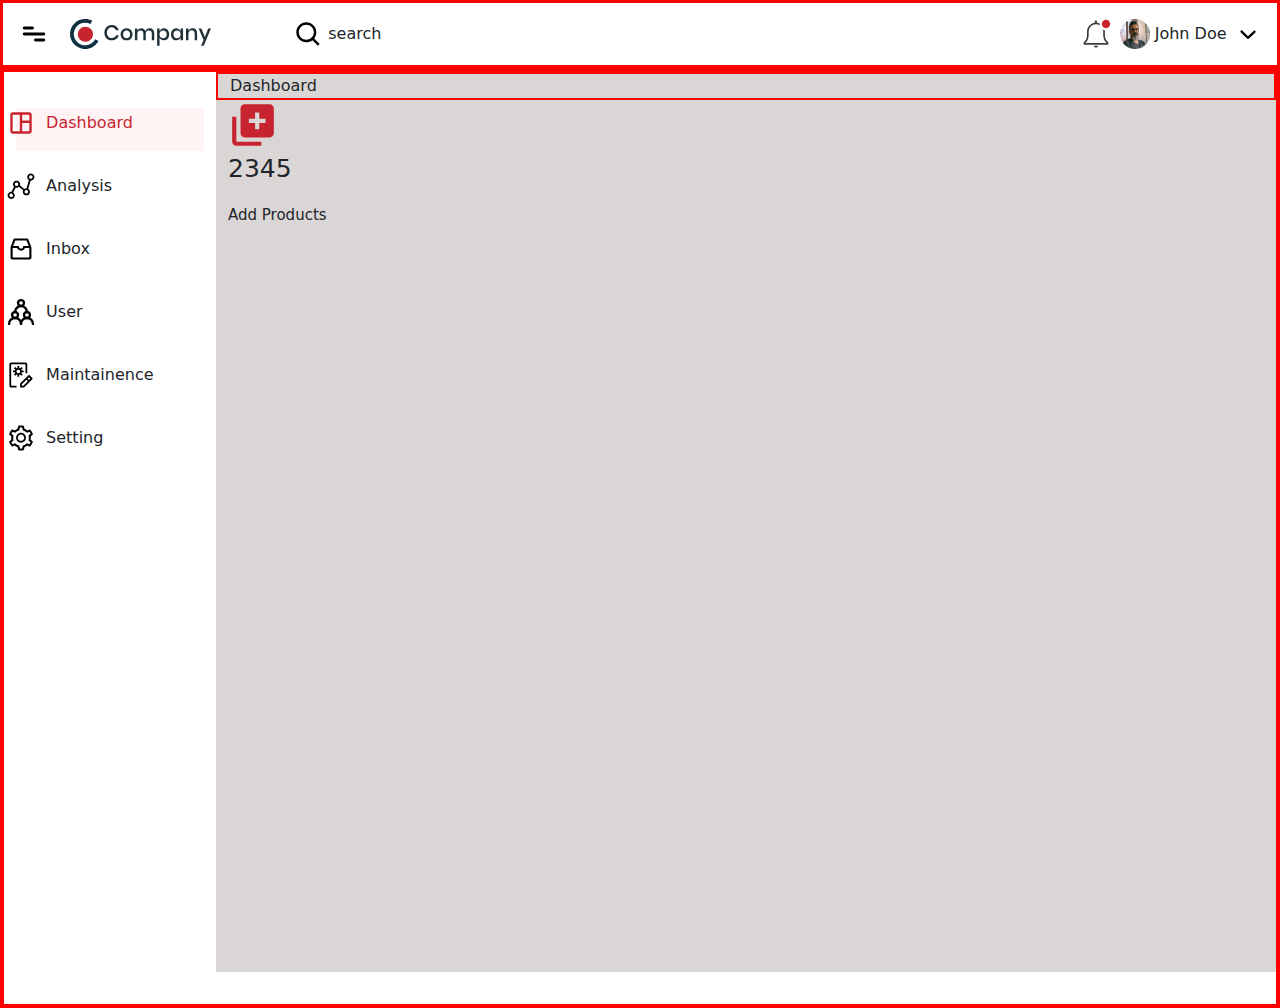
==== HTML_Training_Assignment/dashboard.html @ 504c25e2 ".." ====
<!DOCTYPE html>
<html lang="en">
  <head>
    <meta charset="UTF-8" />
    <meta name="viewport" content="width=device-width, initial-scale=1.0" />
    <title>Dashboard</title>

    <!-- bootstap added -->
    <link rel="stylesheet" href="css/bootstrap.min.css" />

    <link rel="stylesheet" href="css/dashboard.css" />
  </head>
  <body>
    <!-- navbar -->
    <div class="container-fluid" id="nav" style="border: 3px solid red">
      <div class="row">
        <div class="col col-10 p-2">
          <img class="ms-2 mt-2 mb-2" src="images/menu-bar.svg" alt="" />
          <img class="ms-3" src="images/header-logo.svg" alt="" />
          <img
            src="images/search-icon.svg"
            alt=""
            style="height: 30px; margin-left: 76px"
          />
          <span>search</span>
        </div>

        <div
          class="col col-2 my-auto d-flex justify-content-around"
          id="nav-right"
        >
          <img src="images/notification-icon.svg" alt="" />
          <div>
            <img src="images/profile.png" alt="" />
            <span>John Doe</span>
          </div>
          <img class="" src="images/downward-arrow.svg" alt="" />
        </div>
      </div>
    </div>

    <div class="container-fluid" style="border: 4px solid red">


      <div class="row">
        <!-- sidebar -->
        <div class="col-2 flex-column bd-highlight mb-3 mt-3" id="sidebar">
          <div class="flex-row" style="background-color: #fff3f4">
            <img src="images/dashboard-active.svg" alt="" />
            <span style="color: #c8242f">Dashboard</span>
          </div>
          <div class="flex-row">
            <img src="images/graph-default.svg" alt="" />
            <span>Analysis</span>
          </div>
          <div class="flex-row">
            <img src="images/inbox-default.svg" alt="" />
            <span>Inbox</span>
          </div>
          <div class="flex-row">
            <img src="images/user-default.svg" alt="" />
            <span>User</span>
          </div>
          <div class="flex-row">
            <img src="images/maintenance-default.svg" alt="" />
            <span>Maintainence</span>
          </div>
          <div class="flex-row">
            <img src="images/setting-default.svg" alt="" />
            <span>Setting</span>
          </div>
        </div>

        <!-- dashboad part -->
        <div class="col col-10" id="main">
          <!-- dashboard text -->
          <div class="row">
            <div class="col-12" style="border: 2px solid red;">Dashboard</div>
            
            <!-- dashboard card -->
            <div class="" >
                <div class="card1">
                  <img src="images/new-product.svg" alt="" />
                </div>
                <div class="d-flex flex-column ml-2">
                  <div><p style="font-size: 25px;">2345</p></div>
                  <div><p style="font-size: 15px;">Add Products</p></div>
                </div>
            </di>
              </div>

          </div>

        

          <!-- cards -->
         

         
              </div>
            </div>


          </div>
        </div>
      </div>
    </div>
  </body>
</html>
---- HTML_Training_Assignment/css/dashboard.css ----
img{
    height: 30px;
}

#sidebar
{
    height: 100vh;
}

.flex-row{
    margin-top: 20px;
    height: 43px;
}

.flex-row img {
    margin-left: -10px;
}

.flex-row span{
    margin-left: 5px;
}

#main{
    height: 100vh;
    background-color:#dbd6d6;
}

#main #dash1{
    height: 80px;
    font-size: 32px;
    font-weight: bolder;
}
#main .bg{
    height: 116px;
    width: 300px;
    border: 2px solid black;
}

.card1 img{

    height: 50px;
    
}

#main .row .layout{
    height: 40px;
    width: 40px;
    background-color: white;
}
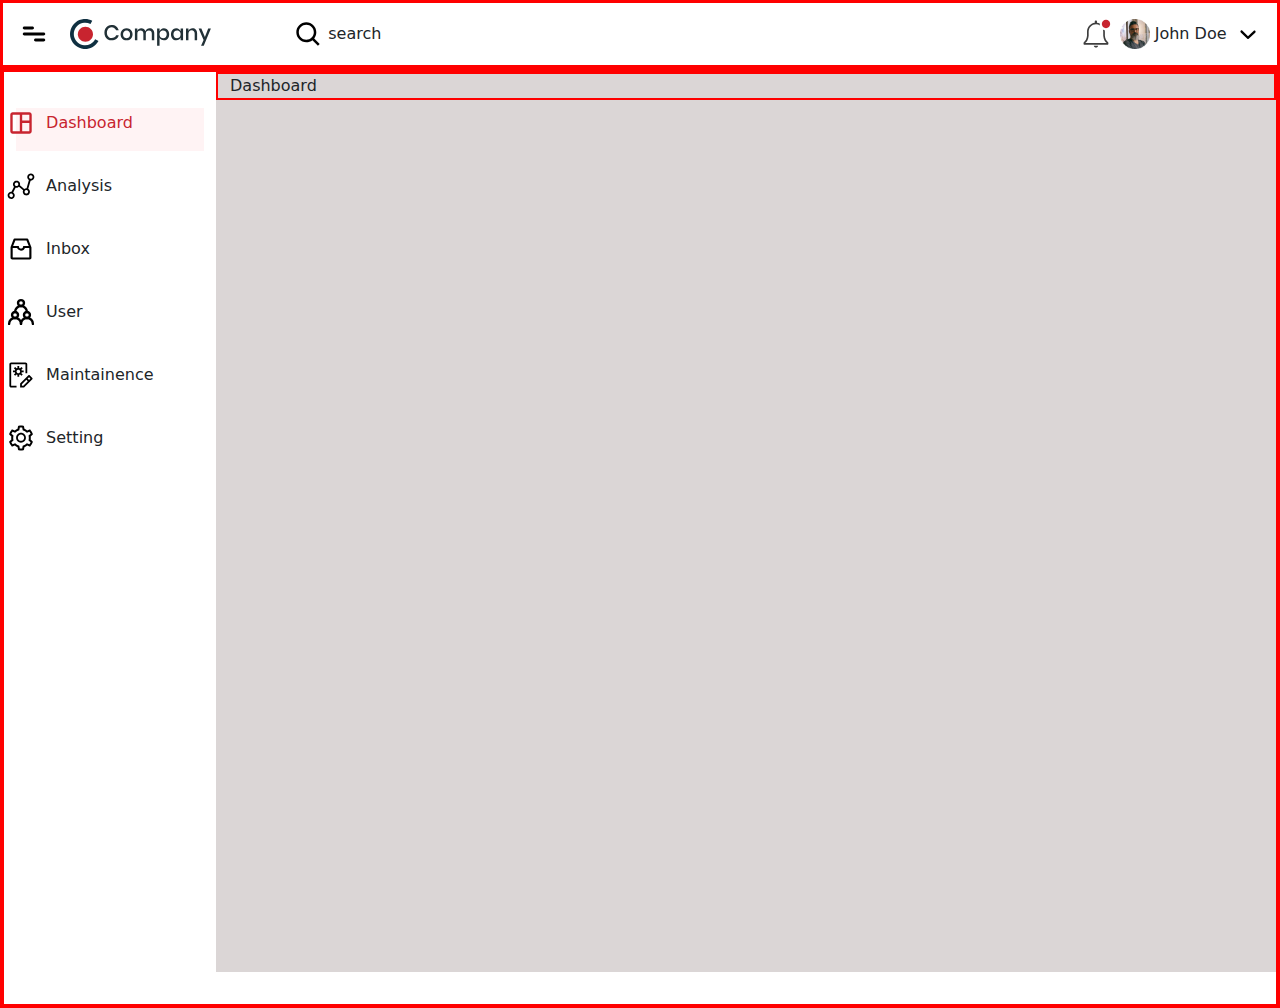
==== commit c0748a1f: ".." ====
--- a/HTML_Training_Assignment/dashboard.html
+++ b/HTML_Training_Assignment/dashboard.html
@@ -77,17 +77,7 @@
           <div class="row">
             <div class="col-12" style="border: 2px solid red;">Dashboard</div>
             
-            <!-- dashboard card -->
-            <div class="" >
-                <div class="card1">
-                  <img src="images/new-product.svg" alt="" />
-                </div>
-                <div class="d-flex flex-column ml-2">
-                  <div><p style="font-size: 25px;">2345</p></div>
-                  <div><p style="font-size: 15px;">Add Products</p></div>
-                </div>
-            </di>
-              </div>
+          
 
           </div>
 
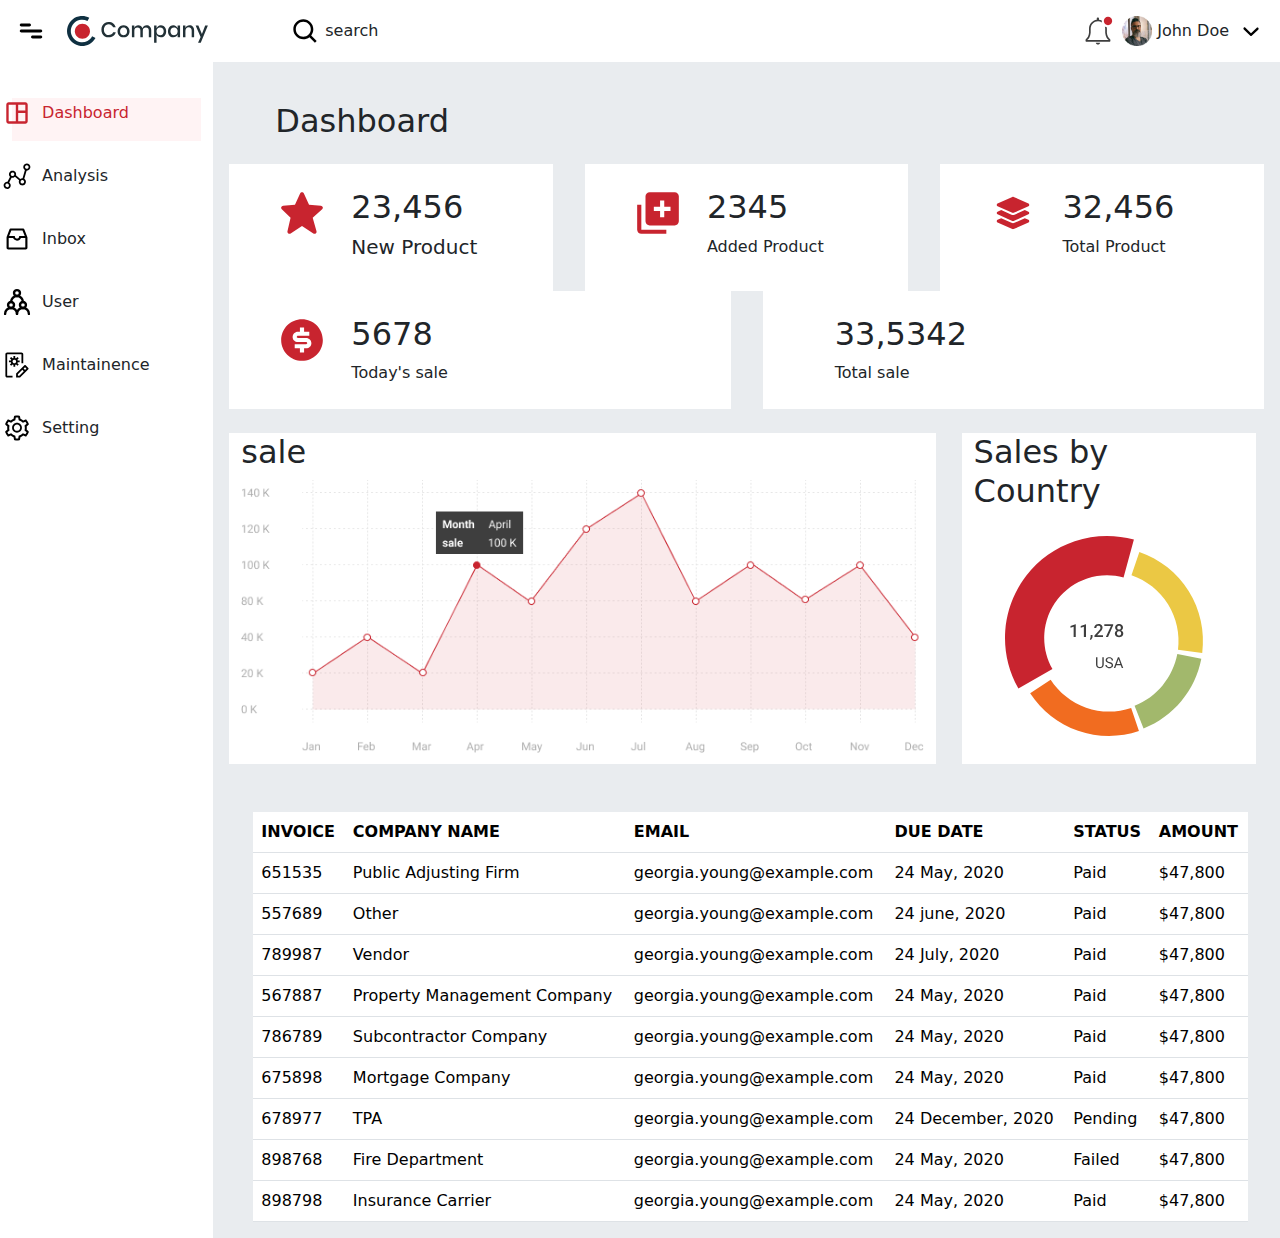
==== commit 5493558e: "dashboard implemented" ====
--- a/HTML_Training_Assignment/dashboard.html
+++ b/HTML_Training_Assignment/dashboard.html
@@ -12,7 +12,7 @@
   </head>
   <body>
     <!-- navbar -->
-    <div class="container-fluid" id="nav" style="border: 3px solid red">
+    <div class="container-fluid" id="nav">
       <div class="row">
         <div class="col col-10 p-2">
           <img class="ms-2 mt-2 mb-2" src="images/menu-bar.svg" alt="" />
@@ -39,11 +39,10 @@
       </div>
     </div>
 
-    <div class="container-fluid" style="border: 4px solid red">
-
-
+    <div class="container-fluid">
       <div class="row">
         <!-- sidebar -->
+
         <div class="col-2 flex-column bd-highlight mb-3 mt-3" id="sidebar">
           <div class="flex-row" style="background-color: #fff3f4">
             <img src="images/dashboard-active.svg" alt="" />
@@ -71,28 +70,183 @@
           </div>
         </div>
 
-        <!-- dashboad part -->
-        <div class="col col-10" id="main">
-          <!-- dashboard text -->
-          <div class="row">
-            <div class="col-12" style="border: 2px solid red;">Dashboard</div>
-            
-          
-
-          </div>
-
+        <!-- here -->
+        <div class="container bg-body-secondary col col-10" style=" height: 100% " >
+          <h2 style="margin-left: 50px; margin-top: 40px">Dashboard</h2>
+
+          <div class="container-fluid mt-4" style="height: 20%; width: 100%">
+            <div class="row gx-5 text-center">
+              <div class="col bg-white mx-3 py-4 d-flex">
+                <img
+                  src="images/star.svg"
+                  alt=""
+                  style="height: 50px"
+                  class="px-4"
+                />
+                <div class="d-flex flex-column text-start">
+                  <h2>23,456</h2>
+                  <h5>New Product</h5>
+                </div>
+              </div>
+              <div class="col bg-white mx-3 py-4 d-flex">
+                <img
+                  src="images/new-product.svg"
+                  alt=""
+                  style="height: 50px"
+                  class="px-4"
+                />
+                <div class="d-flex flex-column text-start">
+                  <h2>2345</h2>
+                  <span>Added Product</span>
+                </div>
+              </div>
+              <div class="col bg-white mx-3 py-4 d-flex">
+                <img
+                  src="images/total-product.svg"
+                  alt=""
+                  style="height: 50px"
+                  class="px-4"
+                />
+
+                <div class="d-flex flex-column text-start">
+                  <h2>32,456</h2>
+                  <span>Total Product</span>
+                </div>
+              </div>
+              <div class="col bg-white mx-3 py-4 d-flex">
+                <img
+                  src="images/dollar-filled.svg"
+                  alt=""
+                  style="height: 50px"
+                  class="px-4"
+                />
+                <div class="d-flex flex-column text-start">
+                  <h2>5678</h2>
+                  <span>Today's sale</span>
+                </div>
+              </div>
+              <div class="col bg-white mx-3 py-4 d-flex">
+                <img
+                  src="Images/money-bag.svg"
+                  alt=""
+                  style="height: 50px"
+                  class="px-4"
+                />
+                <div class="d-flex flex-column text-start">
+                  <h2>33,5342</h2>
+                  <span>Total sale</span>
+                </div>
+              </div>
+            </div>
+          </div>
+          <!-- graph implemented -->
+          <div class="row mt-4" style="height: 40%; width: 100%">
+          <div class="col bg-white ms-3" style="width: 75vw;">
+            <h2>sale</h2>
+            <img src="images/data-graph.png" alt="" class="img-fluid" style="height: auto; width: 100%;">
+          </div>
+          <div class="col-1 bg-body-secondary" style="width: 2vw;"></div>
+          <div class="col col-3 bg-white"; style="width: 23vw;" >
+            <h2>Sales by Country</h2>
+            <img src="images/pie-chart.svg" alt="" class="img-fluid mx-auto my-auto d-block">
+          </div>
+      <div>
+
+        <!-- here -->
+        <div class="row mt-5 ms-3 me-3 bg-body-secondary" style="height: 40%;width: 100%;">
+          <div class="tbl" style="height: fit-content;">
+            <table class="table">
+              <thead>
+                <tr>
+                  <th scope="col">INVOICE</th>
+                  <th scope="col">COMPANY NAME</th>
+                  <th scope="col">EMAIL</th>
+                  <th scope="col">DUE DATE</th>
+                  <th scope="col">STATUS</th>
+                  <th scope="col">AMOUNT</th>
+                </tr>
+              </thead>
+              <tbody>
+                <tr>
+                  <td>651535</td>
+                  <td>Public Adjusting Firm</td>
+                  <td>georgia.young@example.com</td>
+                  <td>24 May, 2020</td>
+                  <td>Paid</td>
+                  <td>$47,800</td>
+                </tr>
+                <tr>
+                  <td>557689</td>
+                  <td>Other</td>
+                  <td>georgia.young@example.com</td>
+                  <td>24 june, 2020</td>
+                  <td>Paid</td>
+                  <td>$47,800</td>
+                </tr>
+                <tr>
+                  <td>789987</td>
+                  <td>Vendor</td>
+                  <td>georgia.young@example.com</td>
+                  <td>24 July, 2020</td>
+                  <td>Paid</td>
+                  <td>$47,800</td>
+                </tr>
+                <tr>
+                  <td>567887</td>
+                  <td>Property Management Company</td>
+                  <td>georgia.young@example.com</td>
+                  <td>24 May, 2020</td>
+                  <td>Paid</td>
+                  <td>$47,800</td>
+                </tr>
+                <tr>
+                  <td>786789</td>
+                  <td>Subcontractor Company</td>
+                  <td>georgia.young@example.com</td>
+                  <td>24 May, 2020</td>
+                  <td>Paid</td>
+                  <td>$47,800</td>
+                </tr>
+                <tr>
+                  <td>675898</td>
+                  <td>Mortgage Company</td>
+                  <td>georgia.young@example.com</td>
+                  <td>24 May, 2020</td>
+                  <td>Paid</td>
+                  <td>$47,800</td>
+                </tr>
+                <tr>
+                  <td>678977</td>
+                  <td>TPA</td>
+                  <td>georgia.young@example.com</td>
+                  <td>24 December, 2020</td>
+                  <td>Pending</td>
+                  <td>$47,800</td>
+                </tr>
+                <tr>
+                  <td>898768</td>
+                  <td>Fire Department</td>
+                  <td>georgia.young@example.com</td>
+                  <td>24 May, 2020</td>
+                  <td>Failed</td>
+                  <td>$47,800</td>
+                </tr>
+                <tr>
+                  <td>898798</td>
+                  <td>Insurance Carrier</td>
+                  <td>georgia.young@example.com</td>
+                  <td>24 May, 2020</td>
+                  <td>Paid</td>
+                  <td>$47,800</td>
+                </tr>
+              </tbody>
+            </table>
+          </div>
         
-
-          <!-- cards -->
-         
-
-         
-              </div>
-            </div>
-
-
-          </div>
-        </div>
+        </div>
+    
+        <!-- here -->
+        <!-- here -->
       </div>
     </div>
   </body>
--- a/HTML_Training_Assignment/css/dashboard.css
+++ b/HTML_Training_Assignment/css/dashboard.css
@@ -21,7 +21,6 @@
 }
 
 #main{
-    height: 100vh;
     background-color:#dbd6d6;
 }
 
@@ -36,14 +35,47 @@
     border: 2px solid black;
 }
 
-.card1 img{
 
+#sidebar .row
+{
+    height: 100vh;
+}
+
+div#text
+{
+    font-size: 32px;
+    color: #000000;
+    height: 100px;
+    background-color: #FAFAFA;
+}
+
+div.card-img img{
     height: 50px;
+}
+
+div.num {
+    font-size: 25px;
+    color: #3E3E3E;
+}
+
+
+div.num-text{
+    margin-top:0 ;
+    
+}
+div.num-text span{
+    font-size: 15px;
+    color: #3E3E3E;
     
 }
 
-#main .row .layout{
-    height: 40px;
-    width: 40px;
-    background-color: white;
+div.custom
+{
+    height: 150px;
+    width: 150px;
+ 
 }
+
+
+
+
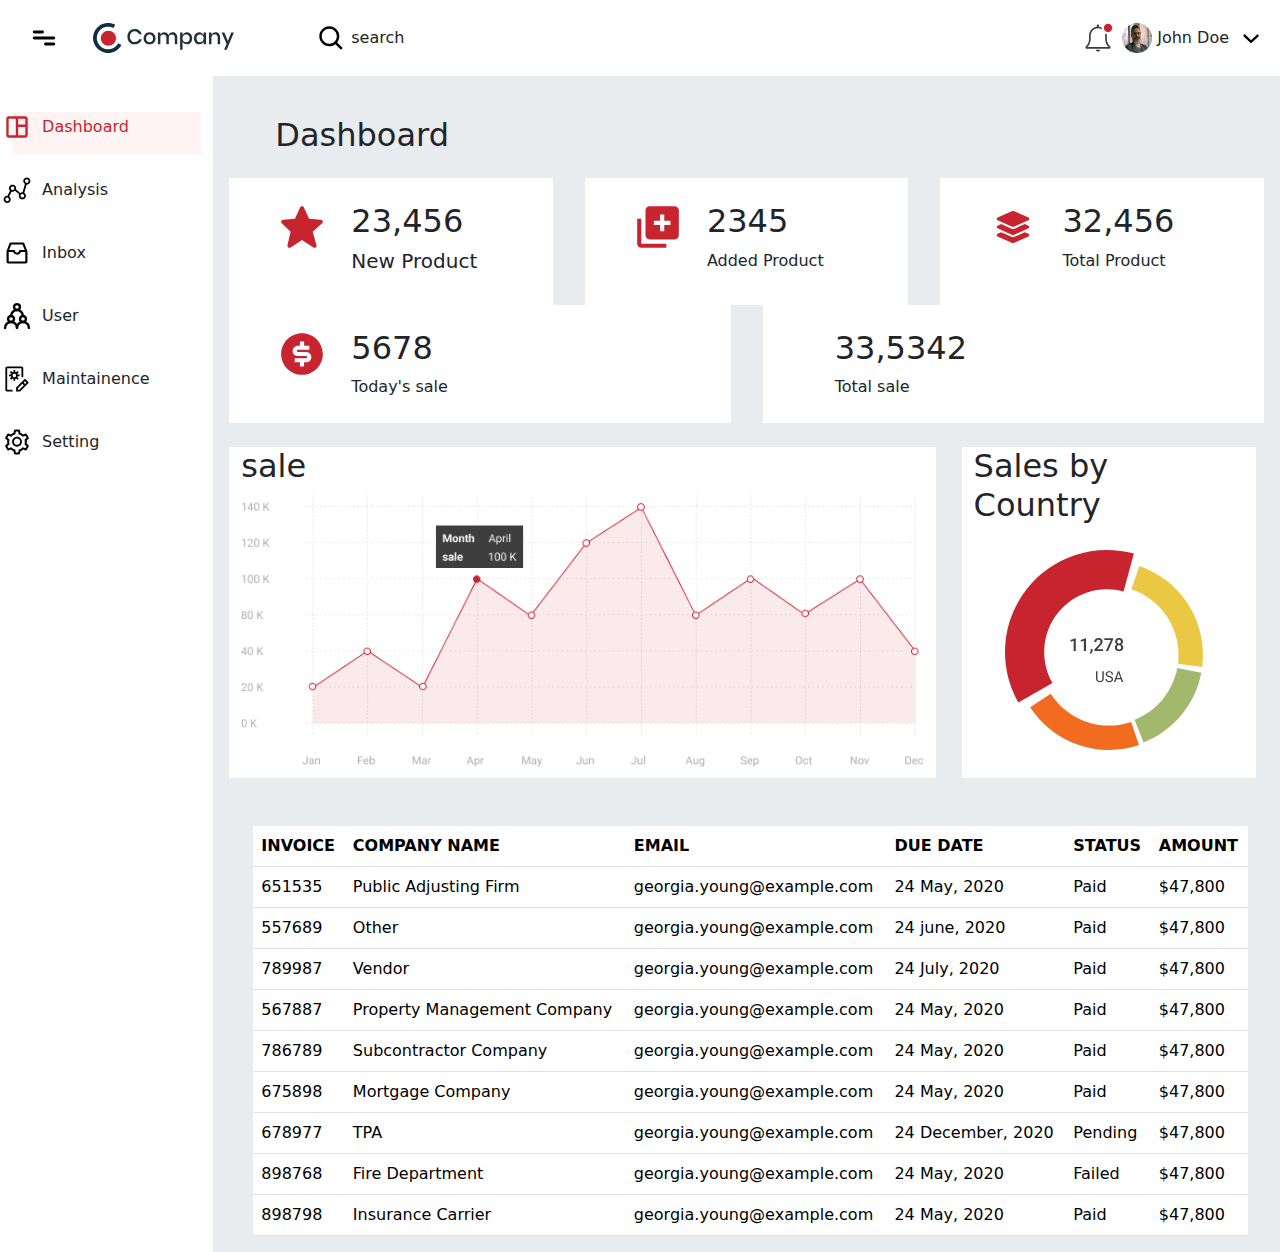
==== commit 3e2785c1: "toggle sidebar" ====
--- a/HTML_Training_Assignment/dashboard.html
+++ b/HTML_Training_Assignment/dashboard.html
@@ -15,20 +15,20 @@
     <div class="container-fluid" id="nav">
       <div class="row">
         <div class="col col-10 p-2">
-          <img class="ms-2 mt-2 mb-2" src="images/menu-bar.svg" alt="" />
+          <button class="btn btn-default " onclick="togglesidebar()"><img class="ms-2 mt-2 mb-2" src="images/menu-bar.svg" alt="" /></button>
           <img class="ms-3" src="images/header-logo.svg" alt="" />
           <img
-            src="images/search-icon.svg"
-            alt=""
-            style="height: 30px; margin-left: 76px"
+          src="images/search-icon.svg"
+          alt=""
+          style="height: 30px; margin-left: 76px"
           />
           <span>search</span>
         </div>
-
+        
         <div
           class="col col-2 my-auto d-flex justify-content-around"
           id="nav-right"
-        >
+          >
           <img src="images/notification-icon.svg" alt="" />
           <div>
             <img src="images/profile.png" alt="" />
@@ -38,12 +38,13 @@
         </div>
       </div>
     </div>
-
+    
     <div class="container-fluid">
       <div class="row">
         <!-- sidebar -->
-
-        <div class="col-2 flex-column bd-highlight mb-3 mt-3" id="sidebar">
+        
+        
+        <div class="col-2 flex-column bd-highlight mb-3 mt-3" id="sidebar" >
           <div class="flex-row" style="background-color: #fff3f4">
             <img src="images/dashboard-active.svg" alt="" />
             <span style="color: #c8242f">Dashboard</span>
@@ -69,19 +70,20 @@
             <span>Setting</span>
           </div>
         </div>
-
+        <!-- sidebar -->
+        
         <!-- here -->
-        <div class="container bg-body-secondary col col-10" style=" height: 100% " >
+        <div class="container bg-body-secondary col col-10" style=" height: 100% " id="main-content" >
           <h2 style="margin-left: 50px; margin-top: 40px">Dashboard</h2>
-
+          
           <div class="container-fluid mt-4" style="height: 20%; width: 100%">
             <div class="row gx-5 text-center">
               <div class="col bg-white mx-3 py-4 d-flex">
                 <img
-                  src="images/star.svg"
-                  alt=""
-                  style="height: 50px"
-                  class="px-4"
+                src="images/star.svg"
+                alt=""
+                style="height: 50px"
+                class="px-4"
                 />
                 <div class="d-flex flex-column text-start">
                   <h2>23,456</h2>
@@ -90,10 +92,10 @@
               </div>
               <div class="col bg-white mx-3 py-4 d-flex">
                 <img
-                  src="images/new-product.svg"
-                  alt=""
-                  style="height: 50px"
-                  class="px-4"
+                src="images/new-product.svg"
+                alt=""
+                style="height: 50px"
+                class="px-4"
                 />
                 <div class="d-flex flex-column text-start">
                   <h2>2345</h2>
@@ -102,12 +104,12 @@
               </div>
               <div class="col bg-white mx-3 py-4 d-flex">
                 <img
-                  src="images/total-product.svg"
-                  alt=""
-                  style="height: 50px"
-                  class="px-4"
-                />
-
+                src="images/total-product.svg"
+                alt=""
+                style="height: 50px"
+                class="px-4"
+                />
+                
                 <div class="d-flex flex-column text-start">
                   <h2>32,456</h2>
                   <span>Total Product</span>
@@ -115,10 +117,10 @@
               </div>
               <div class="col bg-white mx-3 py-4 d-flex">
                 <img
-                  src="images/dollar-filled.svg"
-                  alt=""
-                  style="height: 50px"
-                  class="px-4"
+                src="images/dollar-filled.svg"
+                alt=""
+                style="height: 50px"
+                class="px-4"
                 />
                 <div class="d-flex flex-column text-start">
                   <h2>5678</h2>
@@ -127,10 +129,10 @@
               </div>
               <div class="col bg-white mx-3 py-4 d-flex">
                 <img
-                  src="Images/money-bag.svg"
-                  alt=""
-                  style="height: 50px"
-                  class="px-4"
+                src="Images/money-bag.svg"
+                alt=""
+                style="height: 50px"
+                class="px-4"
                 />
                 <div class="d-flex flex-column text-start">
                   <h2>33,5342</h2>
@@ -141,56 +143,56 @@
           </div>
           <!-- graph implemented -->
           <div class="row mt-4" style="height: 40%; width: 100%">
-          <div class="col bg-white ms-3" style="width: 75vw;">
-            <h2>sale</h2>
-            <img src="images/data-graph.png" alt="" class="img-fluid" style="height: auto; width: 100%;">
-          </div>
-          <div class="col-1 bg-body-secondary" style="width: 2vw;"></div>
-          <div class="col col-3 bg-white"; style="width: 23vw;" >
-            <h2>Sales by Country</h2>
-            <img src="images/pie-chart.svg" alt="" class="img-fluid mx-auto my-auto d-block">
-          </div>
-      <div>
-
-        <!-- here -->
-        <div class="row mt-5 ms-3 me-3 bg-body-secondary" style="height: 40%;width: 100%;">
-          <div class="tbl" style="height: fit-content;">
-            <table class="table">
-              <thead>
-                <tr>
-                  <th scope="col">INVOICE</th>
-                  <th scope="col">COMPANY NAME</th>
-                  <th scope="col">EMAIL</th>
-                  <th scope="col">DUE DATE</th>
-                  <th scope="col">STATUS</th>
-                  <th scope="col">AMOUNT</th>
-                </tr>
-              </thead>
-              <tbody>
-                <tr>
-                  <td>651535</td>
-                  <td>Public Adjusting Firm</td>
-                  <td>georgia.young@example.com</td>
-                  <td>24 May, 2020</td>
-                  <td>Paid</td>
-                  <td>$47,800</td>
-                </tr>
-                <tr>
-                  <td>557689</td>
-                  <td>Other</td>
-                  <td>georgia.young@example.com</td>
-                  <td>24 june, 2020</td>
-                  <td>Paid</td>
-                  <td>$47,800</td>
-                </tr>
-                <tr>
-                  <td>789987</td>
-                  <td>Vendor</td>
-                  <td>georgia.young@example.com</td>
-                  <td>24 July, 2020</td>
-                  <td>Paid</td>
-                  <td>$47,800</td>
-                </tr>
+            <div class="col bg-white ms-3" style="width: 75vw;">
+              <h2>sale</h2>
+              <img src="images/data-graph.png" alt="" class="img-fluid" style="height: auto; width: 100%;">
+            </div>
+            <div class="col-1 bg-body-secondary" style="width: 2vw;"></div>
+            <div class="col col-3 bg-white"; style="width: 23vw;" >
+              <h2>Sales by Country</h2>
+              <img src="images/pie-chart.svg" alt="" class="img-fluid mx-auto my-auto d-block">
+            </div>
+            <div>
+              
+              <!-- here -->
+              <div class="row mt-5 ms-3 me-3 bg-body-secondary" style="height: 40%;width: 100%;">
+                <div class="tbl" style="height: fit-content;">
+                  <table class="table">
+                    <thead>
+                      <tr>
+                        <th scope="col">INVOICE</th>
+                        <th scope="col">COMPANY NAME</th>
+                        <th scope="col">EMAIL</th>
+                        <th scope="col">DUE DATE</th>
+                        <th scope="col">STATUS</th>
+                        <th scope="col">AMOUNT</th>
+                      </tr>
+                    </thead>
+                    <tbody>
+                      <tr>
+                        <td>651535</td>
+                        <td>Public Adjusting Firm</td>
+                        <td>georgia.young@example.com</td>
+                        <td>24 May, 2020</td>
+                        <td>Paid</td>
+                        <td>$47,800</td>
+                      </tr>
+                      <tr>
+                        <td>557689</td>
+                        <td>Other</td>
+                        <td>georgia.young@example.com</td>
+                        <td>24 june, 2020</td>
+                        <td>Paid</td>
+                        <td>$47,800</td>
+                      </tr>
+                      <tr>
+                        <td>789987</td>
+                        <td>Vendor</td>
+                        <td>georgia.young@example.com</td>
+                        <td>24 July, 2020</td>
+                        <td>Paid</td>
+                        <td>$47,800</td>
+                      </tr>
                 <tr>
                   <td>567887</td>
                   <td>Property Management Company</td>
@@ -242,12 +244,14 @@
               </tbody>
             </table>
           </div>
-        
-        </div>
-    
+          
+        </div>
+        
         <!-- here -->
         <!-- here -->
       </div>
     </div>
+    <script src="js/dashboard.js"></script>
   </body>
-</html>
+  </html>
+  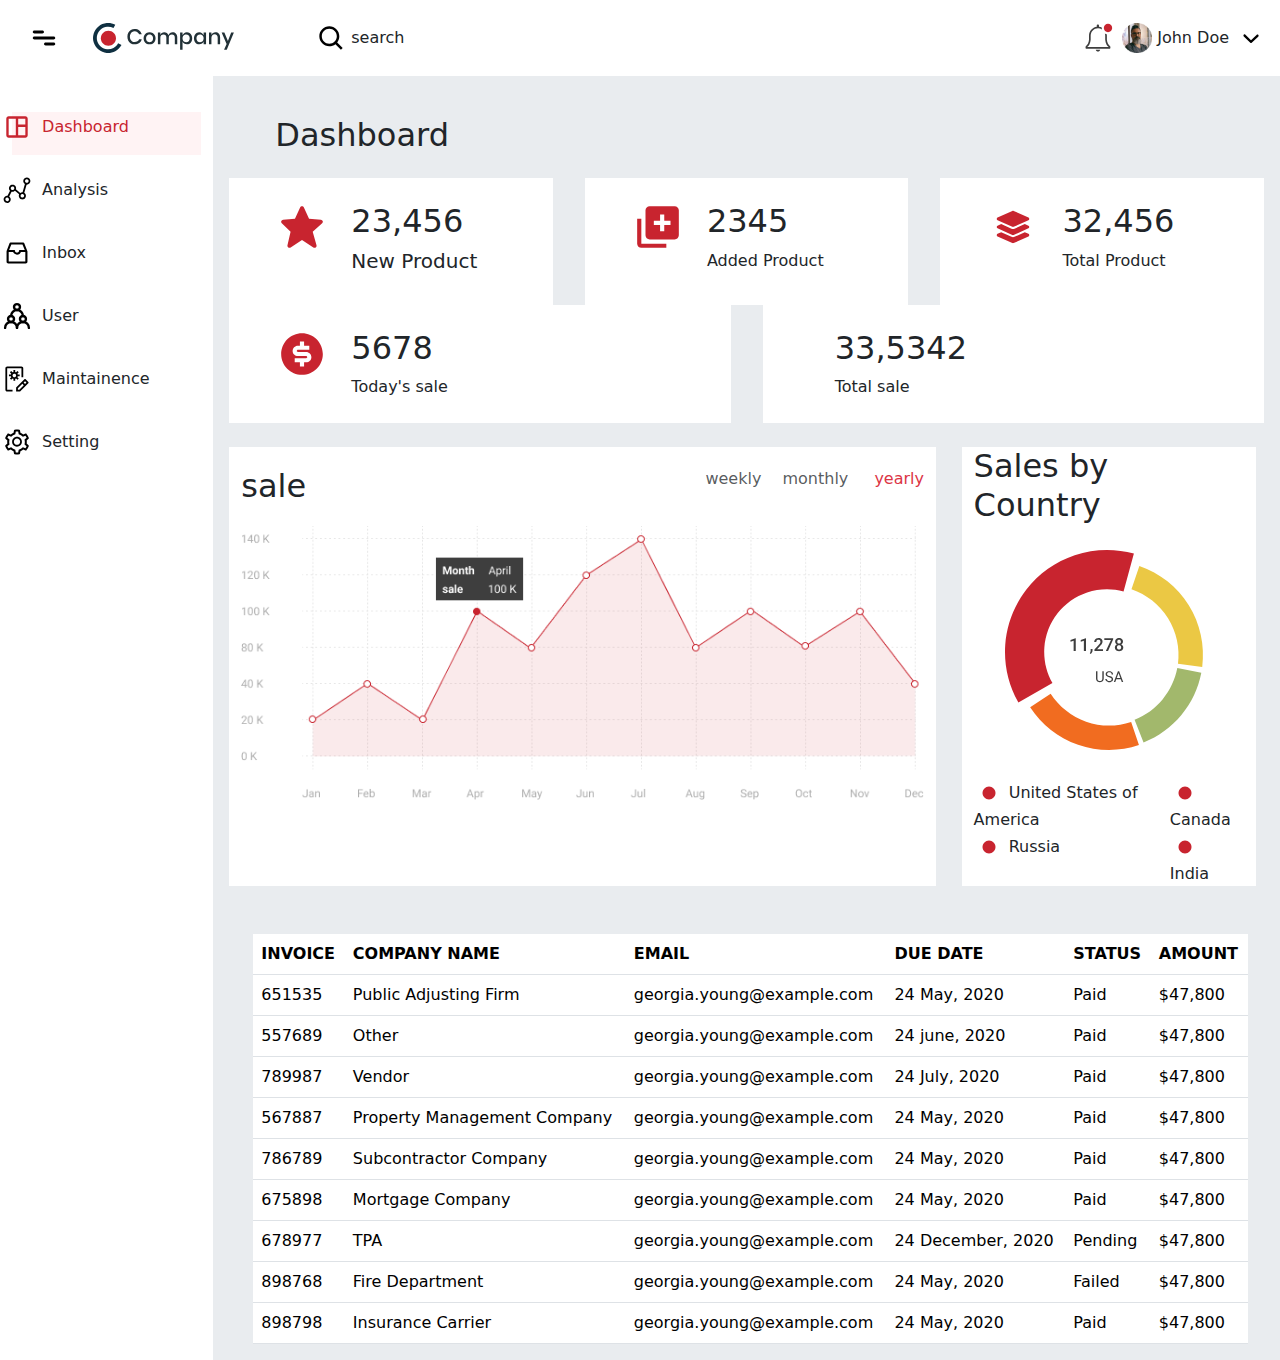
==== commit 1be3b0ab: "dashboard changes" ====
--- a/HTML_Training_Assignment/dashboard.html
+++ b/HTML_Training_Assignment/dashboard.html
@@ -1,257 +1,259 @@
 <!DOCTYPE html>
 <html lang="en">
-  <head>
-    <meta charset="UTF-8" />
-    <meta name="viewport" content="width=device-width, initial-scale=1.0" />
-    <title>Dashboard</title>
-
-    <!-- bootstap added -->
-    <link rel="stylesheet" href="css/bootstrap.min.css" />
-
-    <link rel="stylesheet" href="css/dashboard.css" />
-  </head>
-  <body>
-    <!-- navbar -->
-    <div class="container-fluid" id="nav">
-      <div class="row">
-        <div class="col col-10 p-2">
-          <button class="btn btn-default " onclick="togglesidebar()"><img class="ms-2 mt-2 mb-2" src="images/menu-bar.svg" alt="" /></button>
-          <img class="ms-3" src="images/header-logo.svg" alt="" />
-          <img
-          src="images/search-icon.svg"
-          alt=""
-          style="height: 30px; margin-left: 76px"
-          />
-          <span>search</span>
-        </div>
-        
-        <div
-          class="col col-2 my-auto d-flex justify-content-around"
-          id="nav-right"
-          >
-          <img src="images/notification-icon.svg" alt="" />
-          <div>
-            <img src="images/profile.png" alt="" />
-            <span>John Doe</span>
-          </div>
-          <img class="" src="images/downward-arrow.svg" alt="" />
-        </div>
+
+<head>
+  <meta charset="UTF-8" />
+  <meta name="viewport" content="width=device-width, initial-scale=1.0" />
+  <title>Dashboard</title>
+
+  <!-- bootstap added -->
+  <link rel="stylesheet" href="css/bootstrap.min.css" />
+
+  <link rel="stylesheet" href="css/dashboard.css" />
+</head>
+
+<body>
+  <!-- navbar -->
+  <div class="container-fluid" id="nav">
+    <div class="row">
+      <div class="col col-10 p-2">
+        <button class="btn btn-default " onclick="togglesidebar()"><img class="ms-2 mt-2 mb-2" src="images/menu-bar.svg"
+            alt="" /></button>
+        <img class="ms-3" src="images/header-logo.svg" alt="" />
+        <img src="images/search-icon.svg" alt="" style="height: 30px; margin-left: 76px" />
+        <span>search</span>
+      </div>
+
+      <div class="col col-2 my-auto d-flex justify-content-around" id="nav-right">
+        <img src="images/notification-icon.svg" alt="" />
+        <div>
+          <img src="images/profile.png" alt="" />
+          <span>John Doe</span>
+        </div>
+        <img class="" src="images/downward-arrow.svg" alt="" />
       </div>
     </div>
-    
-    <div class="container-fluid">
-      <div class="row">
-        <!-- sidebar -->
-        
-        
-        <div class="col-2 flex-column bd-highlight mb-3 mt-3" id="sidebar" >
-          <div class="flex-row" style="background-color: #fff3f4">
-            <img src="images/dashboard-active.svg" alt="" />
-            <span style="color: #c8242f">Dashboard</span>
-          </div>
-          <div class="flex-row">
-            <img src="images/graph-default.svg" alt="" />
-            <span>Analysis</span>
-          </div>
-          <div class="flex-row">
-            <img src="images/inbox-default.svg" alt="" />
-            <span>Inbox</span>
-          </div>
-          <div class="flex-row">
-            <img src="images/user-default.svg" alt="" />
-            <span>User</span>
-          </div>
-          <div class="flex-row">
-            <img src="images/maintenance-default.svg" alt="" />
-            <span>Maintainence</span>
-          </div>
-          <div class="flex-row">
-            <img src="images/setting-default.svg" alt="" />
-            <span>Setting</span>
-          </div>
-        </div>
-        <!-- sidebar -->
-        
-        <!-- here -->
-        <div class="container bg-body-secondary col col-10" style=" height: 100% " id="main-content" >
-          <h2 style="margin-left: 50px; margin-top: 40px">Dashboard</h2>
-          
-          <div class="container-fluid mt-4" style="height: 20%; width: 100%">
-            <div class="row gx-5 text-center">
-              <div class="col bg-white mx-3 py-4 d-flex">
-                <img
-                src="images/star.svg"
-                alt=""
-                style="height: 50px"
-                class="px-4"
-                />
-                <div class="d-flex flex-column text-start">
-                  <h2>23,456</h2>
-                  <h5>New Product</h5>
-                </div>
-              </div>
-              <div class="col bg-white mx-3 py-4 d-flex">
-                <img
-                src="images/new-product.svg"
-                alt=""
-                style="height: 50px"
-                class="px-4"
-                />
-                <div class="d-flex flex-column text-start">
-                  <h2>2345</h2>
-                  <span>Added Product</span>
-                </div>
-              </div>
-              <div class="col bg-white mx-3 py-4 d-flex">
-                <img
-                src="images/total-product.svg"
-                alt=""
-                style="height: 50px"
-                class="px-4"
-                />
-                
-                <div class="d-flex flex-column text-start">
-                  <h2>32,456</h2>
-                  <span>Total Product</span>
-                </div>
-              </div>
-              <div class="col bg-white mx-3 py-4 d-flex">
-                <img
-                src="images/dollar-filled.svg"
-                alt=""
-                style="height: 50px"
-                class="px-4"
-                />
-                <div class="d-flex flex-column text-start">
-                  <h2>5678</h2>
-                  <span>Today's sale</span>
-                </div>
-              </div>
-              <div class="col bg-white mx-3 py-4 d-flex">
-                <img
-                src="Images/money-bag.svg"
-                alt=""
-                style="height: 50px"
-                class="px-4"
-                />
-                <div class="d-flex flex-column text-start">
-                  <h2>33,5342</h2>
-                  <span>Total sale</span>
-                </div>
-              </div>
-            </div>
-          </div>
-          <!-- graph implemented -->
-          <div class="row mt-4" style="height: 40%; width: 100%">
-            <div class="col bg-white ms-3" style="width: 75vw;">
+  </div>
+
+  <div class="container-fluid">
+    <div class="row">
+      <!-- sidebar -->
+
+
+      <div class="col-2 flex-column bd-highlight mb-3 mt-3" id="sidebar">
+        <div class="flex-row" style="background-color: #fff3f4">
+          <img src="images/dashboard-active.svg" alt="" />
+          <span style="color: #c8242f">Dashboard</span>
+        </div>
+        <div class="flex-row">
+          <img src="images/graph-default.svg" alt="" />
+          <span>Analysis</span>
+        </div>
+        <div class="flex-row">
+          <img src="images/inbox-default.svg" alt="" />
+          <span>Inbox</span>
+        </div>
+        <div class="flex-row">
+          <img src="images/user-default.svg" alt="" />
+          <span>User</span>
+        </div>
+        <div class="flex-row">
+          <img src="images/maintenance-default.svg" alt="" />
+          <span>Maintainence</span>
+        </div>
+        <div class="flex-row">
+          <img src="images/setting-default.svg" alt="" />
+          <span>Setting</span>
+        </div>
+      </div>
+      <!-- sidebar -->
+
+      <!-- here -->
+      <div class="container bg-body-secondary col col-10" style=" height: 100% " id="main-content">
+        <h2 style="margin-left: 50px; margin-top: 40px">Dashboard</h2>
+
+        <div class="container-fluid mt-4" style="height: 20%; width: 100%">
+          <div class="row gx-5 text-center">
+
+            <div class="col bg-white mx-3 py-4 d-flex">
+              <img src="images/star.svg" alt="" style="height: 50px" class="px-4" />
+              <div class="d-flex flex-column text-start">
+                <h2>23,456</h2>
+                <h5>New Product</h5>
+              </div>
+            </div>
+
+            <div class="col bg-white mx-3 py-4 d-flex">
+              <img src="images/new-product.svg" alt="" style="height: 50px" class="px-4" />
+              <div class="d-flex flex-column text-start">
+                <h2>2345</h2>
+                <span>Added Product</span>
+              </div>
+            </div>
+
+            <div class="col bg-white mx-3 py-4 d-flex">
+              <img src="images/total-product.svg" alt="" style="height: 50px" class="px-4" />
+
+              <div class="d-flex flex-column text-start">
+                <h2>32,456</h2>
+                <span>Total Product</span>
+              </div>
+            </div>
+
+            <div class="col bg-white mx-3 py-4 d-flex">
+              <img src="images/dollar-filled.svg" alt="" style="height: 50px" class="px-4" />
+              <div class="d-flex flex-column text-start">
+                <h2>5678</h2>
+                <span>Today's sale</span>
+              </div>
+            </div>
+
+            <div class="col bg-white mx-3 py-4 d-flex">
+              <img src="Images/money-bag.svg" alt="" style="height: 50px" class="px-4" />
+              <div class="d-flex flex-column text-start">
+                <h2>33,5342</h2>
+                <span>Total sale</span>
+              </div>
+            </div>
+          </div>
+        </div>
+
+
+        <!-- graph implemented -->
+        <div class="row mt-4" style="height: 40%; width: 100%">
+          <div class="col bg-white ms-3" style="width: 75vw;">
+            <div class="d-flex flex-row justify-content-between mb-3">
               <h2>sale</h2>
-              <img src="images/data-graph.png" alt="" class="img-fluid" style="height: auto; width: 100%;">
-            </div>
-            <div class="col-1 bg-body-secondary" style="width: 2vw;"></div>
-            <div class="col col-3 bg-white"; style="width: 23vw;" >
-              <h2>Sales by Country</h2>
-              <img src="images/pie-chart.svg" alt="" class="img-fluid mx-auto my-auto d-block">
-            </div>
-            <div>
-              
-              <!-- here -->
-              <div class="row mt-5 ms-3 me-3 bg-body-secondary" style="height: 40%;width: 100%;">
-                <div class="tbl" style="height: fit-content;">
-                  <table class="table">
-                    <thead>
-                      <tr>
-                        <th scope="col">INVOICE</th>
-                        <th scope="col">COMPANY NAME</th>
-                        <th scope="col">EMAIL</th>
-                        <th scope="col">DUE DATE</th>
-                        <th scope="col">STATUS</th>
-                        <th scope="col">AMOUNT</th>
-                      </tr>
-                    </thead>
-                    <tbody>
-                      <tr>
-                        <td>651535</td>
-                        <td>Public Adjusting Firm</td>
-                        <td>georgia.young@example.com</td>
-                        <td>24 May, 2020</td>
-                        <td>Paid</td>
-                        <td>$47,800</td>
-                      </tr>
-                      <tr>
-                        <td>557689</td>
-                        <td>Other</td>
-                        <td>georgia.young@example.com</td>
-                        <td>24 june, 2020</td>
-                        <td>Paid</td>
-                        <td>$47,800</td>
-                      </tr>
-                      <tr>
-                        <td>789987</td>
-                        <td>Vendor</td>
-                        <td>georgia.young@example.com</td>
-                        <td>24 July, 2020</td>
-                        <td>Paid</td>
-                        <td>$47,800</td>
-                      </tr>
-                <tr>
-                  <td>567887</td>
-                  <td>Property Management Company</td>
-                  <td>georgia.young@example.com</td>
-                  <td>24 May, 2020</td>
-                  <td>Paid</td>
-                  <td>$47,800</td>
-                </tr>
-                <tr>
-                  <td>786789</td>
-                  <td>Subcontractor Company</td>
-                  <td>georgia.young@example.com</td>
-                  <td>24 May, 2020</td>
-                  <td>Paid</td>
-                  <td>$47,800</td>
-                </tr>
-                <tr>
-                  <td>675898</td>
-                  <td>Mortgage Company</td>
-                  <td>georgia.young@example.com</td>
-                  <td>24 May, 2020</td>
-                  <td>Paid</td>
-                  <td>$47,800</td>
-                </tr>
-                <tr>
-                  <td>678977</td>
-                  <td>TPA</td>
-                  <td>georgia.young@example.com</td>
-                  <td>24 December, 2020</td>
-                  <td>Pending</td>
-                  <td>$47,800</td>
-                </tr>
-                <tr>
-                  <td>898768</td>
-                  <td>Fire Department</td>
-                  <td>georgia.young@example.com</td>
-                  <td>24 May, 2020</td>
-                  <td>Failed</td>
-                  <td>$47,800</td>
-                </tr>
-                <tr>
-                  <td>898798</td>
-                  <td>Insurance Carrier</td>
-                  <td>georgia.young@example.com</td>
-                  <td>24 May, 2020</td>
-                  <td>Paid</td>
-                  <td>$47,800</td>
-                </tr>
-              </tbody>
-            </table>
-          </div>
-          
-        </div>
-        
-        <!-- here -->
-        <!-- here -->
-      </div>
-    </div>
-    <script src="js/dashboard.js"></script>
-  </body>
-  </html>
-  +              <div>
+                <span class="text-muted  ">weekly <span class="text-muted ms-3 me-3">monthly </span> <span
+                    class="text-danger">yearly</span>
+              </div>
+            </div>
+
+            <img src="images/data-graph.png" alt="" class="img-fluid" style="height: auto; width: 100%;">
+          </div>
+          <div class="col-1 bg-body-secondary" style="width: 2vw;"></div>
+          <div class="col col-3 bg-white" ; style="width: 23vw;">
+            <h2>Sales by Country</h2>
+            <img src="images/pie-chart.svg" alt="" class="img-fluid mx-auto my-auto d-block">
+
+            <div class="row">
+              <div class="col col-8"><img src="images/radio-checked-icon.svg" alt="">
+                <span>United States of America</span>
+              </div>
+              <div class="col col-4"><img src="images/radio-checked-icon.svg" alt="">
+                <span>Canada</span>
+              </div>
+            </div>
+            <div class="row">
+              <div class="col col-8"><img src="images/radio-checked-icon.svg" alt="">
+                <span>Russia</span>
+              </div>
+              <div class="col col-4"><img src="images/radio-checked-icon.svg" alt="">
+                <span>India</span>
+              </div>
+            </div>
+          </div>
+          <div>
+
+            <!-- here -->
+            <div class="row mt-5 ms-3 me-3 bg-body-secondary" style="height: 40%;width: 100%;">
+              <div class="tbl" style="height: fit-content;">
+                <table class="table">
+                  <thead>
+                    <tr>
+                      <th scope="col">INVOICE</th>
+                      <th scope="col">COMPANY NAME</th>
+                      <th scope="col">EMAIL</th>
+                      <th scope="col">DUE DATE</th>
+                      <th scope="col">STATUS</th>
+                      <th scope="col">AMOUNT</th>
+                    </tr>
+                  </thead>
+                  <tbody>
+                    <tr>
+                      <td>651535</td>
+                      <td>Public Adjusting Firm</td>
+                      <td>georgia.young@example.com</td>
+                      <td>24 May, 2020</td>
+                      <td>Paid</td>
+                      <td>$47,800</td>
+                    </tr>
+                    <tr>
+                      <td>557689</td>
+                      <td>Other</td>
+                      <td>georgia.young@example.com</td>
+                      <td>24 june, 2020</td>
+                      <td>Paid</td>
+                      <td>$47,800</td>
+                    </tr>
+                    <tr>
+                      <td>789987</td>
+                      <td>Vendor</td>
+                      <td>georgia.young@example.com</td>
+                      <td>24 July, 2020</td>
+                      <td>Paid</td>
+                      <td>$47,800</td>
+                    </tr>
+                    <tr>
+                      <td>567887</td>
+                      <td>Property Management Company</td>
+                      <td>georgia.young@example.com</td>
+                      <td>24 May, 2020</td>
+                      <td>Paid</td>
+                      <td>$47,800</td>
+                    </tr>
+                    <tr>
+                      <td>786789</td>
+                      <td>Subcontractor Company</td>
+                      <td>georgia.young@example.com</td>
+                      <td>24 May, 2020</td>
+                      <td>Paid</td>
+                      <td>$47,800</td>
+                    </tr>
+                    <tr>
+                      <td>675898</td>
+                      <td>Mortgage Company</td>
+                      <td>georgia.young@example.com</td>
+                      <td>24 May, 2020</td>
+                      <td>Paid</td>
+                      <td>$47,800</td>
+                    </tr>
+                    <tr>
+                      <td>678977</td>
+                      <td>TPA</td>
+                      <td>georgia.young@example.com</td>
+                      <td>24 December, 2020</td>
+                      <td>Pending</td>
+                      <td>$47,800</td>
+                    </tr>
+                    <tr>
+                      <td>898768</td>
+                      <td>Fire Department</td>
+                      <td>georgia.young@example.com</td>
+                      <td>24 May, 2020</td>
+                      <td>Failed</td>
+                      <td>$47,800</td>
+                    </tr>
+                    <tr>
+                      <td>898798</td>
+                      <td>Insurance Carrier</td>
+                      <td>georgia.young@example.com</td>
+                      <td>24 May, 2020</td>
+                      <td>Paid</td>
+                      <td>$47,800</td>
+                    </tr>
+                  </tbody>
+                </table>
+              </div>
+
+            </div>
+
+            <!-- here -->
+            <!-- here -->
+          </div>
+        </div>
+        <script src="js/dashboard.js"></script>
+</body>
+
+</html>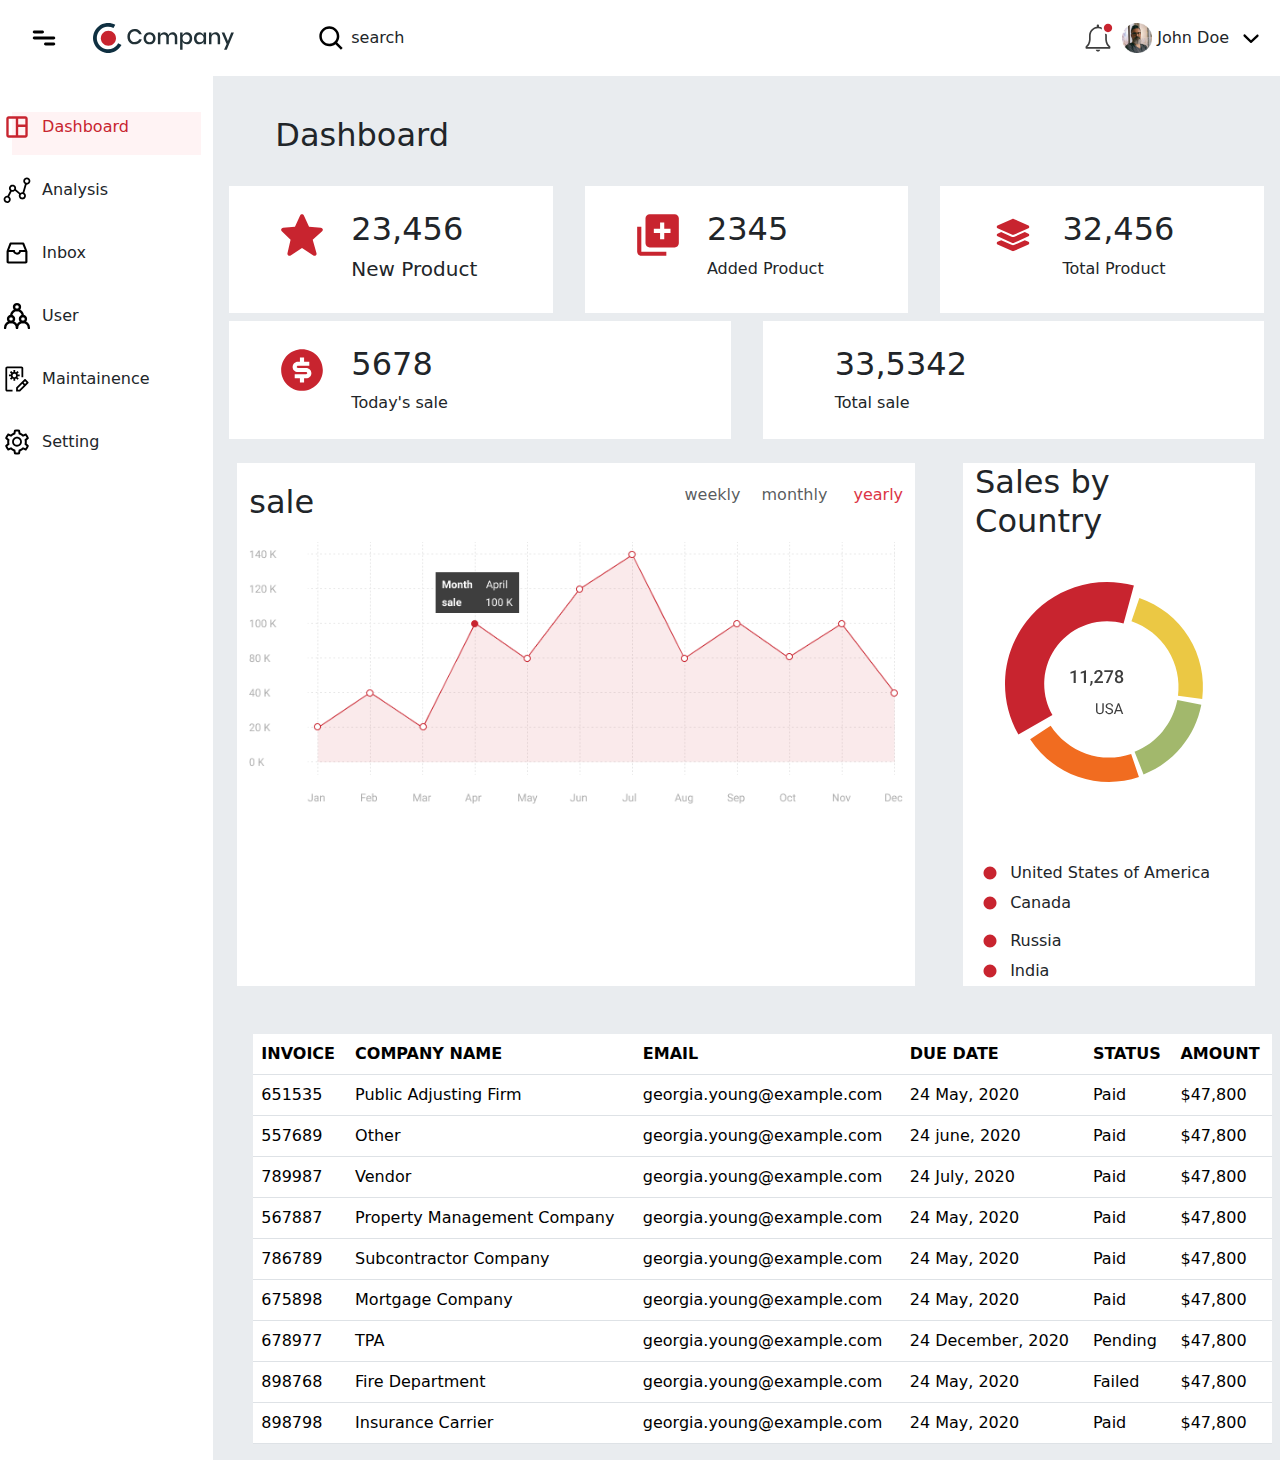
==== commit 30eb8554: "responsive    dashboard" ====
--- a/HTML_Training_Assignment/dashboard.html
+++ b/HTML_Training_Assignment/dashboard.html
@@ -1,259 +1,285 @@
 <!DOCTYPE html>
 <html lang="en">
-
-<head>
-  <meta charset="UTF-8" />
-  <meta name="viewport" content="width=device-width, initial-scale=1.0" />
-  <title>Dashboard</title>
-
-  <!-- bootstap added -->
-  <link rel="stylesheet" href="css/bootstrap.min.css" />
-
-  <link rel="stylesheet" href="css/dashboard.css" />
-</head>
-
-<body>
-  <!-- navbar -->
-  <div class="container-fluid" id="nav">
-    <div class="row">
-      <div class="col col-10 p-2">
-        <button class="btn btn-default " onclick="togglesidebar()"><img class="ms-2 mt-2 mb-2" src="images/menu-bar.svg"
-            alt="" /></button>
-        <img class="ms-3" src="images/header-logo.svg" alt="" />
-        <img src="images/search-icon.svg" alt="" style="height: 30px; margin-left: 76px" />
-        <span>search</span>
-      </div>
-
-      <div class="col col-2 my-auto d-flex justify-content-around" id="nav-right">
-        <img src="images/notification-icon.svg" alt="" />
-        <div>
-          <img src="images/profile.png" alt="" />
-          <span>John Doe</span>
-        </div>
-        <img class="" src="images/downward-arrow.svg" alt="" />
+  <head>
+    <meta charset="UTF-8" />
+    <meta name="viewport" content="width=device-width, initial-scale=1.0" />
+    <title>Dashboard</title>
+
+    <!-- bootstap added -->
+    <link rel="stylesheet" href="css/bootstrap.min.css" />
+
+    <link rel="stylesheet" href="css/dashboard.css" />
+  </head>
+  <body>
+    <!-- navbar -->
+    <div class="container-fluid" id="nav">
+      <div class="row">
+        <div class="col col-10 p-2">
+          <button class="btn btn-default " onclick="togglesidebar()"><img class="ms-2 mt-2 mb-2" src="images/menu-bar.svg" alt="" /></button>
+          <img class="ms-3" src="images/header-logo.svg" alt="" />
+          <img
+          src="images/search-icon.svg"
+          alt=""
+          style="height: 30px; margin-left: 76px"
+          />
+          <span>search</span>
+        </div>
+        
+        <div
+          class="col col-2 my-auto d-flex justify-content-around"
+          id="nav-right"
+          >
+          <img src="images/notification-icon.svg" alt="" />
+          <div>
+            <img src="images/profile.png" alt="" />
+            <span>John Doe</span>
+          </div>
+          <img class="" src="images/downward-arrow.svg" alt="" />
+        </div>
       </div>
     </div>
-  </div>
-
-  <div class="container-fluid">
-    <div class="row">
-      <!-- sidebar -->
-
-
-      <div class="col-2 flex-column bd-highlight mb-3 mt-3" id="sidebar">
-        <div class="flex-row" style="background-color: #fff3f4">
-          <img src="images/dashboard-active.svg" alt="" />
-          <span style="color: #c8242f">Dashboard</span>
-        </div>
-        <div class="flex-row">
-          <img src="images/graph-default.svg" alt="" />
-          <span>Analysis</span>
-        </div>
-        <div class="flex-row">
-          <img src="images/inbox-default.svg" alt="" />
-          <span>Inbox</span>
-        </div>
-        <div class="flex-row">
-          <img src="images/user-default.svg" alt="" />
-          <span>User</span>
-        </div>
-        <div class="flex-row">
-          <img src="images/maintenance-default.svg" alt="" />
-          <span>Maintainence</span>
-        </div>
-        <div class="flex-row">
-          <img src="images/setting-default.svg" alt="" />
-          <span>Setting</span>
-        </div>
+    
+    <div class="container-fluid">
+      <div class="row">
+        <!-- sidebar -->
+        
+        
+        <div class="col-2 flex-column bd-highlight mb-3 mt-3" id="sidebar" >
+          <div class="flex-row" style="background-color: #fff3f4">
+            <img src="images/dashboard-active.svg" alt="" />
+            <span style="color: #c8242f">Dashboard</span>
+          </div>
+          <div class="flex-row">
+            <img src="images/graph-default.svg" alt="" />
+            <span>Analysis</span>
+          </div>
+          <div class="flex-row">
+            <img src="images/inbox-default.svg" alt="" />
+            <span>Inbox</span>
+          </div>
+          <div class="flex-row">
+            <img src="images/user-default.svg" alt="" />
+            <span>User</span>
+          </div>
+          <div class="flex-row">
+            <img src="images/maintenance-default.svg" alt="" />
+            <span>Maintainence</span>
+          </div>
+          <div class="flex-row">
+            <img src="images/setting-default.svg" alt="" />
+            <span>Setting</span>
+          </div>
+        </div>
+        <!-- sidebar -->
+        
+        <!-- here -->
+        <div class="container bg-body-secondary col col-10" style=" height: 100% " id="main-content" >
+          <h2 style="margin-left: 50px; margin-top: 40px">Dashboard</h2>
+          
+          <div class="container-fluid mt-4" style="height: 20%; width: 100%">
+            <div class="row gx-5 text-center">
+              <div class="col bg-white mx-3 py-4 d-flex mt-2">
+                <img
+                src="images/star.svg"
+                alt=""
+                style="height: 50px"
+                class="px-4"
+                />
+                <div class="d-flex flex-column text-start">
+                  <h2>23,456</h2>
+                  <h5>New Product</h5>
+                </div>
+              </div>
+              <div class="col bg-white mx-3 py-4 d-flex mt-2">
+                <img
+                src="images/new-product.svg"
+                alt=""
+                style="height: 50px"
+                class="px-4"
+                />
+                <div class="d-flex flex-column text-start">
+                  <h2>2345</h2>
+                  <span>Added Product</span>
+                </div>
+              </div>
+              <div class="col bg-white mx-3 py-4 d-flex mt-2">
+                <img
+                src="images/total-product.svg"
+                alt=""
+                style="height: 50px"
+                class="px-4"
+                />
+                
+                <div class="d-flex flex-column text-start">
+                  <h2>32,456</h2>
+                  <span>Total Product</span>
+                </div>
+              </div>
+              <div class="col bg-white mx-3 py-4 d-flex mt-2">
+                <img
+                src="images/dollar-filled.svg"
+                alt=""
+                style="height: 50px"
+                class="px-4"
+                />
+                <div class="d-flex flex-column text-start">
+                  <h2>5678</h2>
+                  <span>Today's sale</span>
+                </div>
+              </div>
+              <div class="col bg-white mx-3 py-4 d-flex mt-2">
+                <img
+                src="Images/money-bag.svg"
+                alt=""
+                style="height: 50px"
+                class="px-4"
+                />
+                <div class="d-flex flex-column text-start">
+                  <h2>33,5342</h2>
+                  <span>Total sale</span>
+                </div>
+              </div>
+            </div>
+          </div>
+
+
+          <!-- graph implemented -->
+          <div class="row mt-4 " style="height: 40%; width: 100%" id="gph">
+
+            <div class="col col-8 bg-white ms-4 " id="gph-l">
+              <div class="d-flex flex-row justify-content-between mb-3">
+                <h2>sale</h2>
+                <div>
+                  <span class="text-muted  ">weekly <span class="text-muted ms-3 me-3">monthly </span> <span
+                      class="text-danger">yearly</span>
+                </div>
+              </div>
+              <img src="images/data-graph.png" alt="" class="img-fluid" style="height: auto; width: 100%;">
+            </div>
+
+
+            <div class="col col-4 bg-white "  id="gph-r">
+              <h2>Sales by Country</h2>
+              <img src="images/pie-chart.svg" alt="" class="img-fluid mx-auto mt-4 d-block" >
+              <div class="row mt-5">
+                <div class="col col-xxl-7 col-xl-12 col-md-12"><img src="images/radio-checked-icon.svg" alt="">
+                  <span>United States of America</span>
+                </div>
+                <div class="col col-xxl-5 col-xl-12 col-md-12"><img src="images/radio-checked-icon.svg" alt="">
+                  <span>Canada</span>
+                </div>
+              </div>
+              <div class="row mt-2">
+                <div class="col col-xxl-7 col-xl-12 col-md-12"><img src="images/radio-checked-icon.svg" alt="">
+                  <span>Russia</span>
+                </div>
+                <div class="col col-xxl-5 col-xl-12 col-md-12"><img src="images/radio-checked-icon.svg" alt="">
+                  <span>India</span>
+                </div>
+              </div>
+            </div>
+          </div>
+
+            <div>
+              
+              <!-- here -->
+              <div class="row mt-5 ms-3 me-3 bg-body-secondary" style="height: 40%;width: 100%;" id="tbl">
+                <div class="table-responsive" style="height: fit-content;">
+                  <table class="table">
+                    <thead>
+                      <tr>
+                        <th scope="col">INVOICE</th>
+                        <th scope="col">COMPANY NAME</th>
+                        <th scope="col">EMAIL</th>
+                        <th scope="col">DUE DATE</th>
+                        <th scope="col">STATUS</th>
+                        <th scope="col">AMOUNT</th>
+                      </tr>
+                    </thead>
+                    <tbody>
+                      <tr>
+                        <td>651535</td>
+                        <td>Public Adjusting Firm</td>
+                        <td>georgia.young@example.com</td>
+                        <td>24 May, 2020</td>
+                        <td>Paid</td>
+                        <td>$47,800</td>
+                      </tr>
+                      <tr>
+                        <td>557689</td>
+                        <td>Other</td>
+                        <td>georgia.young@example.com</td>
+                        <td>24 june, 2020</td>
+                        <td>Paid</td>
+                        <td>$47,800</td>
+                      </tr>
+                      <tr>
+                        <td>789987</td>
+                        <td>Vendor</td>
+                        <td>georgia.young@example.com</td>
+                        <td>24 July, 2020</td>
+                        <td>Paid</td>
+                        <td>$47,800</td>
+                      </tr>
+                <tr>
+                  <td>567887</td>
+                  <td>Property Management Company</td>
+                  <td>georgia.young@example.com</td>
+                  <td>24 May, 2020</td>
+                  <td>Paid</td>
+                  <td>$47,800</td>
+                </tr>
+                <tr>
+                  <td>786789</td>
+                  <td>Subcontractor Company</td>
+                  <td>georgia.young@example.com</td>
+                  <td>24 May, 2020</td>
+                  <td>Paid</td>
+                  <td>$47,800</td>
+                </tr>
+                <tr>
+                  <td>675898</td>
+                  <td>Mortgage Company</td>
+                  <td>georgia.young@example.com</td>
+                  <td>24 May, 2020</td>
+                  <td>Paid</td>
+                  <td>$47,800</td>
+                </tr>
+                <tr>
+                  <td>678977</td>
+                  <td>TPA</td>
+                  <td>georgia.young@example.com</td>
+                  <td>24 December, 2020</td>
+                  <td>Pending</td>
+                  <td>$47,800</td>
+                </tr>
+                <tr>
+                  <td>898768</td>
+                  <td>Fire Department</td>
+                  <td>georgia.young@example.com</td>
+                  <td>24 May, 2020</td>
+                  <td>Failed</td>
+                  <td>$47,800</td>
+                </tr>
+                <tr>
+                  <td>898798</td>
+                  <td>Insurance Carrier</td>
+                  <td>georgia.young@example.com</td>
+                  <td>24 May, 2020</td>
+                  <td>Paid</td>
+                  <td>$47,800</td>
+                </tr>
+              </tbody>
+            </table>
+          </div>
+          
+        </div>
+        
+        <!-- here -->
+        <!-- here -->
       </div>
-      <!-- sidebar -->
-
-      <!-- here -->
-      <div class="container bg-body-secondary col col-10" style=" height: 100% " id="main-content">
-        <h2 style="margin-left: 50px; margin-top: 40px">Dashboard</h2>
-
-        <div class="container-fluid mt-4" style="height: 20%; width: 100%">
-          <div class="row gx-5 text-center">
-
-            <div class="col bg-white mx-3 py-4 d-flex">
-              <img src="images/star.svg" alt="" style="height: 50px" class="px-4" />
-              <div class="d-flex flex-column text-start">
-                <h2>23,456</h2>
-                <h5>New Product</h5>
-              </div>
-            </div>
-
-            <div class="col bg-white mx-3 py-4 d-flex">
-              <img src="images/new-product.svg" alt="" style="height: 50px" class="px-4" />
-              <div class="d-flex flex-column text-start">
-                <h2>2345</h2>
-                <span>Added Product</span>
-              </div>
-            </div>
-
-            <div class="col bg-white mx-3 py-4 d-flex">
-              <img src="images/total-product.svg" alt="" style="height: 50px" class="px-4" />
-
-              <div class="d-flex flex-column text-start">
-                <h2>32,456</h2>
-                <span>Total Product</span>
-              </div>
-            </div>
-
-            <div class="col bg-white mx-3 py-4 d-flex">
-              <img src="images/dollar-filled.svg" alt="" style="height: 50px" class="px-4" />
-              <div class="d-flex flex-column text-start">
-                <h2>5678</h2>
-                <span>Today's sale</span>
-              </div>
-            </div>
-
-            <div class="col bg-white mx-3 py-4 d-flex">
-              <img src="Images/money-bag.svg" alt="" style="height: 50px" class="px-4" />
-              <div class="d-flex flex-column text-start">
-                <h2>33,5342</h2>
-                <span>Total sale</span>
-              </div>
-            </div>
-          </div>
-        </div>
-
-
-        <!-- graph implemented -->
-        <div class="row mt-4" style="height: 40%; width: 100%">
-          <div class="col bg-white ms-3" style="width: 75vw;">
-            <div class="d-flex flex-row justify-content-between mb-3">
-              <h2>sale</h2>
-              <div>
-                <span class="text-muted  ">weekly <span class="text-muted ms-3 me-3">monthly </span> <span
-                    class="text-danger">yearly</span>
-              </div>
-            </div>
-
-            <img src="images/data-graph.png" alt="" class="img-fluid" style="height: auto; width: 100%;">
-          </div>
-          <div class="col-1 bg-body-secondary" style="width: 2vw;"></div>
-          <div class="col col-3 bg-white" ; style="width: 23vw;">
-            <h2>Sales by Country</h2>
-            <img src="images/pie-chart.svg" alt="" class="img-fluid mx-auto my-auto d-block">
-
-            <div class="row">
-              <div class="col col-8"><img src="images/radio-checked-icon.svg" alt="">
-                <span>United States of America</span>
-              </div>
-              <div class="col col-4"><img src="images/radio-checked-icon.svg" alt="">
-                <span>Canada</span>
-              </div>
-            </div>
-            <div class="row">
-              <div class="col col-8"><img src="images/radio-checked-icon.svg" alt="">
-                <span>Russia</span>
-              </div>
-              <div class="col col-4"><img src="images/radio-checked-icon.svg" alt="">
-                <span>India</span>
-              </div>
-            </div>
-          </div>
-          <div>
-
-            <!-- here -->
-            <div class="row mt-5 ms-3 me-3 bg-body-secondary" style="height: 40%;width: 100%;">
-              <div class="tbl" style="height: fit-content;">
-                <table class="table">
-                  <thead>
-                    <tr>
-                      <th scope="col">INVOICE</th>
-                      <th scope="col">COMPANY NAME</th>
-                      <th scope="col">EMAIL</th>
-                      <th scope="col">DUE DATE</th>
-                      <th scope="col">STATUS</th>
-                      <th scope="col">AMOUNT</th>
-                    </tr>
-                  </thead>
-                  <tbody>
-                    <tr>
-                      <td>651535</td>
-                      <td>Public Adjusting Firm</td>
-                      <td>georgia.young@example.com</td>
-                      <td>24 May, 2020</td>
-                      <td>Paid</td>
-                      <td>$47,800</td>
-                    </tr>
-                    <tr>
-                      <td>557689</td>
-                      <td>Other</td>
-                      <td>georgia.young@example.com</td>
-                      <td>24 june, 2020</td>
-                      <td>Paid</td>
-                      <td>$47,800</td>
-                    </tr>
-                    <tr>
-                      <td>789987</td>
-                      <td>Vendor</td>
-                      <td>georgia.young@example.com</td>
-                      <td>24 July, 2020</td>
-                      <td>Paid</td>
-                      <td>$47,800</td>
-                    </tr>
-                    <tr>
-                      <td>567887</td>
-                      <td>Property Management Company</td>
-                      <td>georgia.young@example.com</td>
-                      <td>24 May, 2020</td>
-                      <td>Paid</td>
-                      <td>$47,800</td>
-                    </tr>
-                    <tr>
-                      <td>786789</td>
-                      <td>Subcontractor Company</td>
-                      <td>georgia.young@example.com</td>
-                      <td>24 May, 2020</td>
-                      <td>Paid</td>
-                      <td>$47,800</td>
-                    </tr>
-                    <tr>
-                      <td>675898</td>
-                      <td>Mortgage Company</td>
-                      <td>georgia.young@example.com</td>
-                      <td>24 May, 2020</td>
-                      <td>Paid</td>
-                      <td>$47,800</td>
-                    </tr>
-                    <tr>
-                      <td>678977</td>
-                      <td>TPA</td>
-                      <td>georgia.young@example.com</td>
-                      <td>24 December, 2020</td>
-                      <td>Pending</td>
-                      <td>$47,800</td>
-                    </tr>
-                    <tr>
-                      <td>898768</td>
-                      <td>Fire Department</td>
-                      <td>georgia.young@example.com</td>
-                      <td>24 May, 2020</td>
-                      <td>Failed</td>
-                      <td>$47,800</td>
-                    </tr>
-                    <tr>
-                      <td>898798</td>
-                      <td>Insurance Carrier</td>
-                      <td>georgia.young@example.com</td>
-                      <td>24 May, 2020</td>
-                      <td>Paid</td>
-                      <td>$47,800</td>
-                    </tr>
-                  </tbody>
-                </table>
-              </div>
-
-            </div>
-
-            <!-- here -->
-            <!-- here -->
-          </div>
-        </div>
-        <script src="js/dashboard.js"></script>
-</body>
-
-</html>+    
+    <script src="js/dashboard.js"></script>
+  </body>
+  </html>
+  --- a/HTML_Training_Assignment/css/dashboard.css
+++ b/HTML_Training_Assignment/css/dashboard.css
@@ -76,6 +76,45 @@
  
 }
 
+#gph-l
+{
+    width: 65%;
+}
+
+#gph-r
+{
+    margin-left: 3rem;
+    width: 28%;
+}
+
+@media only  screen and (max-width:911px){
+     
+#sidebar 
+{
+    position: absolute;
+    background-color: #FAFAFA;
+    height: fit-content;
+    width: 220px;
+}
+}
+
+
+@media only  screen and (max-width:1263px){
+     
+#gph-l
+{
+    width: 98%;
+}
+
+#gph-r
+{
+    width: 98%;
+    margin-left:25px;
+    margin-top: 15px
+}
+}
 
 
 
+
+
